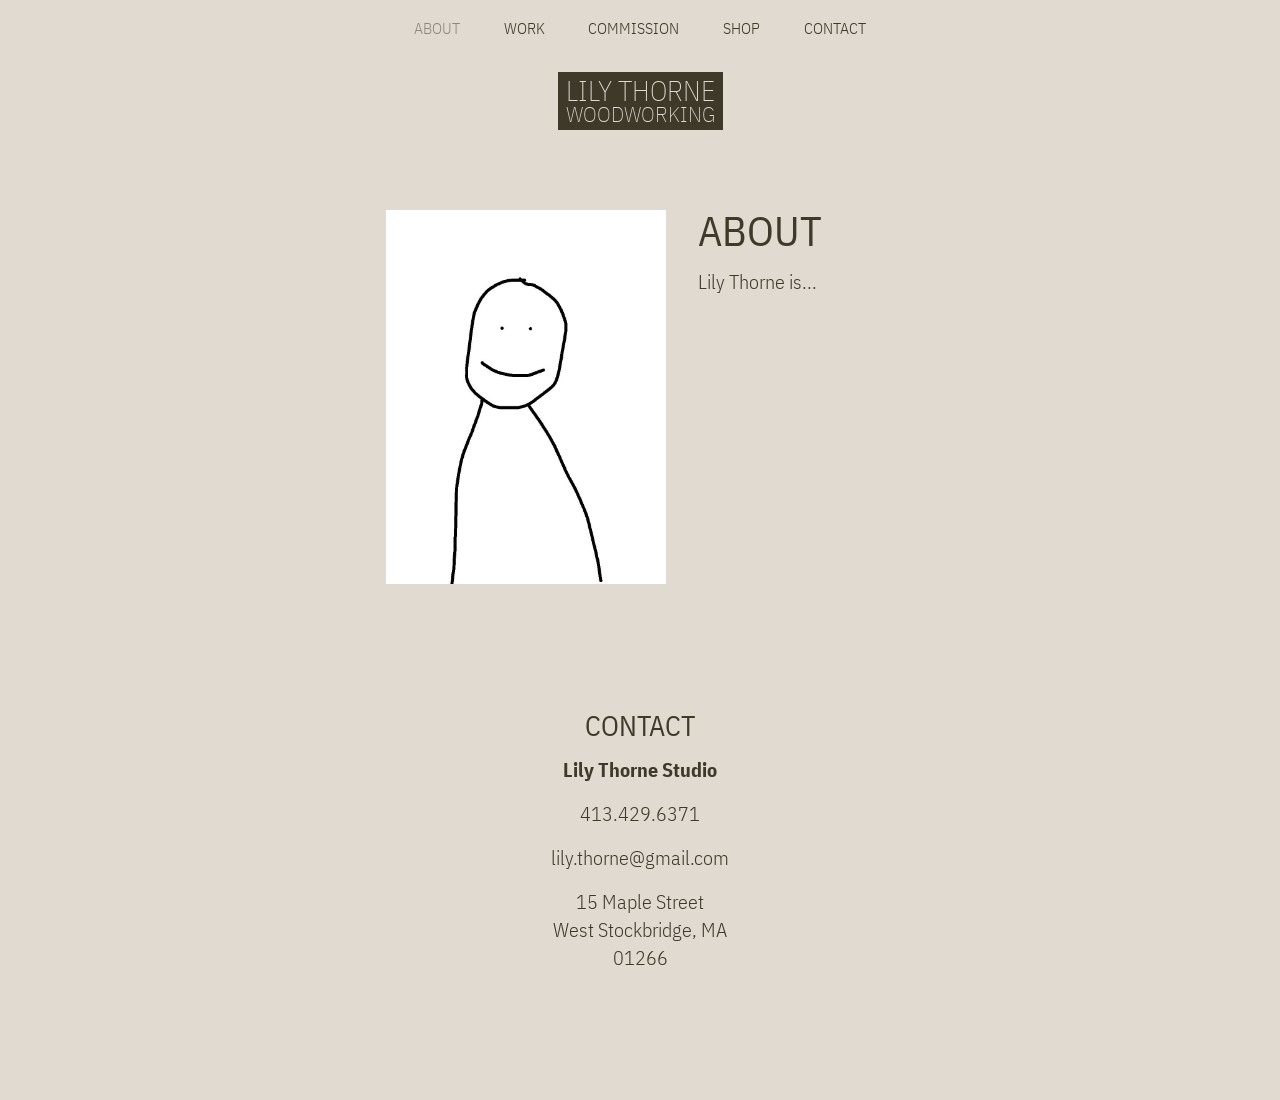
==== about/index.html @ 2c7deffc "about" ====
<!doctype html>
<html lang="en" class="subpage about">

<head>
	<title>Lily Thorne Studio - About</title>
	<meta name="description" content="Fine woodworking and handmade objects from the Berkshires.">
	<meta name="keywords" content="woodworking, design, furniture, custom, handmade, West Stockbridge, Massachusetts, Berkshire">
	<meta name="author" content="Lily Thorne">
	<meta charset="utf-8" />
	<meta name="viewport" content="width=device-width, initial-scale=1.0" />
	<meta http-equiv="Content-Type" content="text/html; charset=utf-8" />
	<link rel="stylesheet" href="../font.css" />
	<link rel="stylesheet" href="../style.css" />
	<link rel="stylesheet" href="../glightbox.min.css" />
	<link rel="icon" href="/assets/favicon/favicon.ico" type="image/x-icon">

</head>

<body>
	<a href="#content" class="skip-to-main">Skip to main content</a>

	<header>
		<nav>
			<ul>
				<li><a class="disabled" href="/about">About</a></li>
				<li><a href="/work">Work</a></li>
				<li><a href="/commission">Commission</a></li>
				<li><a href="/shop">Shop</a></li>
				<li><a href="#contact">Contact</a></li>
			</ul>
		</nav>
	
		<h1>
			<a href="/"><span>Lily Thorne</span> <br><span>Woodworking</span></a>
		</h1>
	</header>


<section id="info">
	<img src="../assets/bio.jpg" alt="portrait photo of Lily Thorne" />	
	<div>
		<h2>About</h3>
		<p>Lily Thorne is...</p>
	</div>
</section>


	<section id="contact">
		<h3>Contact</h3>
		<p><strong>Lily Thorne Studio</strong></p>
		<p>413.429.6371</p>
		<p>lily.thorne@gmail.com</p>
		<p>
		15 Maple Street<br>
		West Stockbridge, MA<br>
		01266
		</p>
	</section>
	<script src="../glightbox.min.js"></script>
	<script>
		(() => {
			const lightbox = GLightbox({
				touchNavigation: true,
				loop: true
			});
		})();
	</script>
</body>

</html>
---- font.css ----
/* ibm-plex-sans-condensed-200 - latin */
@font-face {
  font-display: swap; /* Check https://developer.mozilla.org/en-US/docs/Web/CSS/@font-face/font-display for other options. */
  font-family: 'IBM Plex Sans Condensed';
  font-style: normal;
  font-weight: 200;
  src: url('assets/fonts/ibm-plex-sans-condensed-v14-latin-200.woff2') format('woff2'); /* Chrome 36+, Opera 23+, Firefox 39+, Safari 12+, iOS 10+ */
}
/* ibm-plex-sans-condensed-300 - latin */
@font-face {
  font-display: swap; /* Check https://developer.mozilla.org/en-US/docs/Web/CSS/@font-face/font-display for other options. */
  font-family: 'IBM Plex Sans Condensed';
  font-style: normal;
  font-weight: 300;
  src: url('assets/fonts/ibm-plex-sans-condensed-v14-latin-300.woff2') format('woff2'); /* Chrome 36+, Opera 23+, Firefox 39+, Safari 12+, iOS 10+ */
}
/* ibm-plex-sans-condensed-regular - latin */
@font-face {
  font-display: swap; /* Check https://developer.mozilla.org/en-US/docs/Web/CSS/@font-face/font-display for other options. */
  font-family: 'IBM Plex Sans Condensed';
  font-style: normal;
  font-weight: 400;
  src: url('assets/fonts/ibm-plex-sans-condensed-v14-latin-regular.woff2') format('woff2'); /* Chrome 36+, Opera 23+, Firefox 39+, Safari 12+, iOS 10+ */
}
/* ibm-plex-sans-condensed-500 - latin */
@font-face {
  font-display: swap; /* Check https://developer.mozilla.org/en-US/docs/Web/CSS/@font-face/font-display for other options. */
  font-family: 'IBM Plex Sans Condensed';
  font-style: normal;
  font-weight: 500;
  src: url('assets/fonts/ibm-plex-sans-condensed-v14-latin-500.woff2') format('woff2'); /* Chrome 36+, Opera 23+, Firefox 39+, Safari 12+, iOS 10+ */
}
/* ibm-plex-sans-condensed-600 - latin */
@font-face {
  font-display: swap; /* Check https://developer.mozilla.org/en-US/docs/Web/CSS/@font-face/font-display for other options. */
  font-family: 'IBM Plex Sans Condensed';
  font-style: normal;
  font-weight: 600;
  src: url('assets/fonts/ibm-plex-sans-condensed-v14-latin-600.woff2') format('woff2'); /* Chrome 36+, Opera 23+, Firefox 39+, Safari 12+, iOS 10+ */
}
/* ibm-plex-sans-condensed-700 - latin */
@font-face {
  font-display: swap; /* Check https://developer.mozilla.org/en-US/docs/Web/CSS/@font-face/font-display for other options. */
  font-family: 'IBM Plex Sans Condensed';
  font-style: normal;
  font-weight: 700;
  src: url('assets/fonts/ibm-plex-sans-condensed-v14-latin-700.woff2') format('woff2'); /* Chrome 36+, Opera 23+, Firefox 39+, Safari 12+, iOS 10+ */
}
---- style.css ----
:root {
	/* font */
	--sans: "IBM Plex Sans Condensed", Iowan Old Style, Times New Roman, Times, serif;
	
	/* --serif: "Crimson Pro", Iowan Old Style, Times New Roman, Times, serif; */
	--serif: "IBM Plex Serif", Iowan Old Style, Times New Roman, Times, serif;

	/* --mono: "Courier Prime", Menlo, Consolas, Monaco, monospace; */
	--mono: "IBM Plex Mono", Menlo, Consolas, Monaco, monospace;

	/* z-index */
	--z-bottom: -100;
	--z-middle: 0;
	--z-top: 100;
	--z-overlay: 1000;

	--border-radius: 2px;
	--color-bg: #e0dad1;
	--color-primary: #464139;
	--color-secondary: #2d6987;
	--color-tertiary: #deae1f	;
	--color-fg: #3e3929;
	--col-width: 540px;
	
	/* "1" second duration */
	--1s: 1ms;
}

/* 1. Use a more-intuitive box-sizing model */
*, *::before, *::after {
  box-sizing: border-box;
}

/* 2. Remove default margin */
* {
  margin: 0;
}

/* 3. Enable keyword animations */
@media (prefers-reduced-motion: no-preference) {
  html {
    interpolate-size: allow-keywords;
  }
}

body {
  /* 4. Add accessible line-height */
  line-height: 1.5;
  /* 5. Improve text rendering */
  -webkit-font-smoothing: antialiased;
}

/* 6. Improve media defaults */
img, picture, video, canvas, svg {
  display: block;
	width: 100%;
  max-width: 100%;
}

/* 7. Inherit fonts for form controls */
input, button, textarea, select {
  font: inherit;
}

/* 8. Avoid text overflows */
p, h1, h2, h3, h4, h5, h6 {
  overflow-wrap: break-word;
}

/* 9. Improve line wrapping */
p {
  text-wrap: pretty;
}
h1, h2, h3, h4, h5, h6 {
  text-wrap: balance;
}

/*
  10. Create a root stacking context
*/
#root, #__next {
  isolation: isolate;
}


/* 11. Russell */

.skip-to-main {
	border: none;
	width: 1px;
	height: 1px;
	overflow: hidden;
	position: absolute;
}

.skip-to-main:focus {
	background-color: black;
	color: white;
	width: auto;
	height: auto;
	padding: 8px;
	z-index: 1000;
}

.sr-only {
	clip: rect(0 0 0 0);
	clip-path: inset(100%);
	height: 1px;
	overflow: hidden;
	position: absolute;
	white-space: nowrap; 
	width: 1px;
}

body {
	font-family: var(--sans);
	font-weight: 300;
	background: var(--color-bg);
	color: var(--color-fg);
}

p {
	font-size: 20px;
	line-height: 1.4;
	margin: 1rem auto;
}

h1, h2, h3, h4, h5, h6 {
	font-family: var(--sans);
	text-transform: uppercase;
	font-weight: 200;
}

h1 {
	line-height: 0.75;
	font-weight: 200;
	margin: 1rem auto;
	font-size: 28px;
	background: var(--color-fg);
	display: inline-block;
	padding: 8px;
}

h1 span:nth-of-type(2) {
	font-size: 0.78em;
}

h1 a {
	color: var(--color-bg);
}

h2 {
	font-size: 42px;
	text-align: center;
	font-weight: 400;
	line-height: 1;
}

h3 {
	font-size: 28px;
	text-align: center;
	font-weight: 400;
	line-height: 1;
}

h4 {
	font-size: 24px;
}

h5 {
	font-size: 22px;
}

h6 {
	font-size: 20px;
}

a {
	color: var(--color-primary);
}

section {
	max-width: var(--col-width);
	margin: 0 auto;
	padding: 0 1rem;
}

section > p, section > h2, section > blockquote {
	margin: 1rem auto;
}

header {
	max-width: var(--col-width);
	margin: 0 auto;
	text-align: center;
}

nav ul {
	list-style-type: none;
	padding: 0;
	margin: 1rem auto;
	display: flex;
	justify-content: space-evenly;
	max-width: var(--col-width);
}

nav li {
	text-transform: uppercase;
}

li .disabled {
	pointer-events: none;
	opacity: 0.5;
}

a {
	text-decoration: none;
	color: var(--color-fg);
}


/* HOME */
.home h1 {
	font-size: clamp(24px, 10vw, 64px);
	font-weight: 200;
	padding: 1rem 0;
	background: none;
	display: block;
}
.home h1 a {
	color: var(--color-fg);
}


.home #hero img {
	margin: 2rem auto;
}


.home #hero p {
	text-align: center;
	margin: 4rem auto;
	font-size: 32px;
	line-height: 1;
}

.home #hero img {
	/* border-radius: 16px; */
}


.home #feature {
	display: flex;
	justify-content: center;
	width: 100%;
	max-width: 1024px;
	gap: 1rem;
	margin: 4rem auto;
}

.home #feature div {
	padding: 0;
	display: flex;
	justify-content: center;
	align-items: center;
	border-radius: 16px;
}

/* contact */
#contact {
	margin: 8rem auto;
}

#contact h2 {
	text-align: center;
}

#contact p {
	text-align: center;
}

/* sub page */
.subpage #feature {
	display: flex;
	flex-wrap: wrap;
	justify-content: flex-start;
	width: 100%;
	max-width: 1024px;
	margin: 4rem auto;
}

/* sub page */

.subpage header {
	margin-bottom: 1rem;
}

.subpage #feature div {
	width: 25%;
	padding: 8px;
}

@media (max-width: 1080px) {
	.subpage #feature div {
		width: 33.33%;
	}
}

@media (max-width: 640px) {
	.subpage #feature div {
		width: 50%;
	}
}

/* about */
.about #info {
	display: flex;
	margin-top: 4rem;
	gap: 2rem;
}

.about #info img {
	max-width: 280px;
}

.about #info div {
}

@media (max-width: 640px) {
	.about #info {
		flex-direction: column;
		align-items: center;
		text-align: center;
	}

	
}
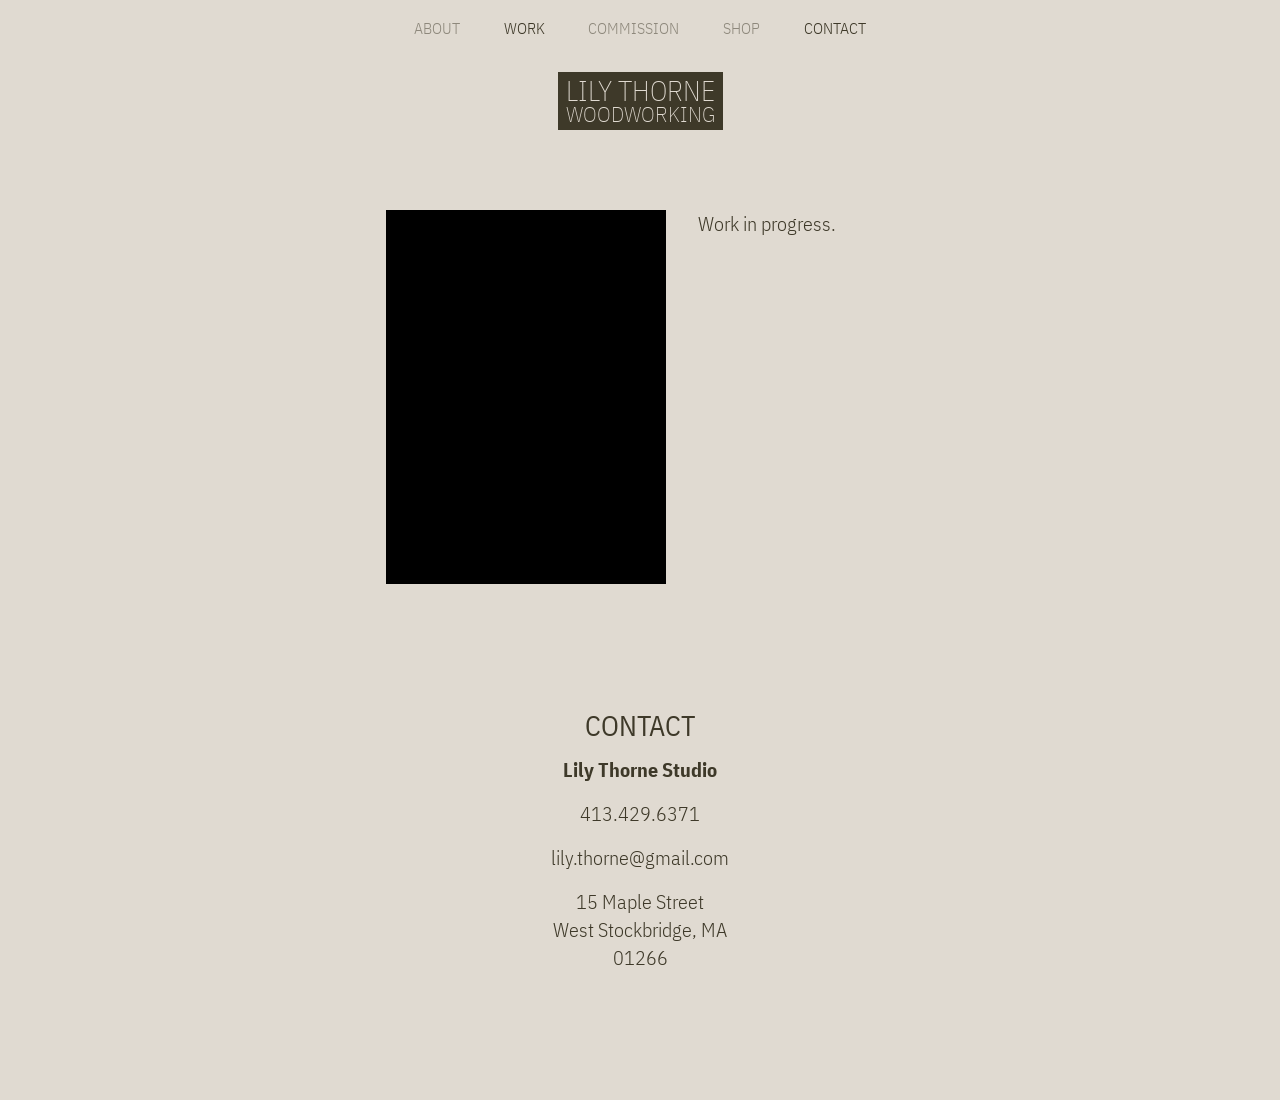
==== commit 44aaa7f3: "pub" ====
--- a/about/index.html
+++ b/about/index.html
@@ -24,8 +24,8 @@
 			<ul>
 				<li><a class="disabled" href="/about">About</a></li>
 				<li><a href="/work">Work</a></li>
-				<li><a href="/commission">Commission</a></li>
-				<li><a href="/shop">Shop</a></li>
+				<li><a class="disabled"  href="/commission">Commission</a></li>
+				<li><a class="disabled"  href="/shop">Shop</a></li>
 				<li><a href="#contact">Contact</a></li>
 			</ul>
 		</nav>
@@ -39,8 +39,8 @@
 <section id="info">
 	<img src="../assets/bio.jpg" alt="portrait photo of Lily Thorne" />	
 	<div>
-		<h2>About</h3>
-		<p>Lily Thorne is...</p>
+		<!-- <h2>About</h2> -->
+		<p class="no-margin-top">Work in progress.</p>
 	</div>
 </section>
 
--- a/style.css
+++ b/style.css
@@ -190,6 +190,10 @@
 	margin: 1rem auto;
 }
 
+p.no-margin-top {
+	margin-top: 0;
+}	
+
 header {
 	max-width: var(--col-width);
 	margin: 0 auto;
@@ -322,6 +326,7 @@
 
 .about #info img {
 	max-width: 280px;
+	filter: brightness(0);
 }
 
 .about #info div {
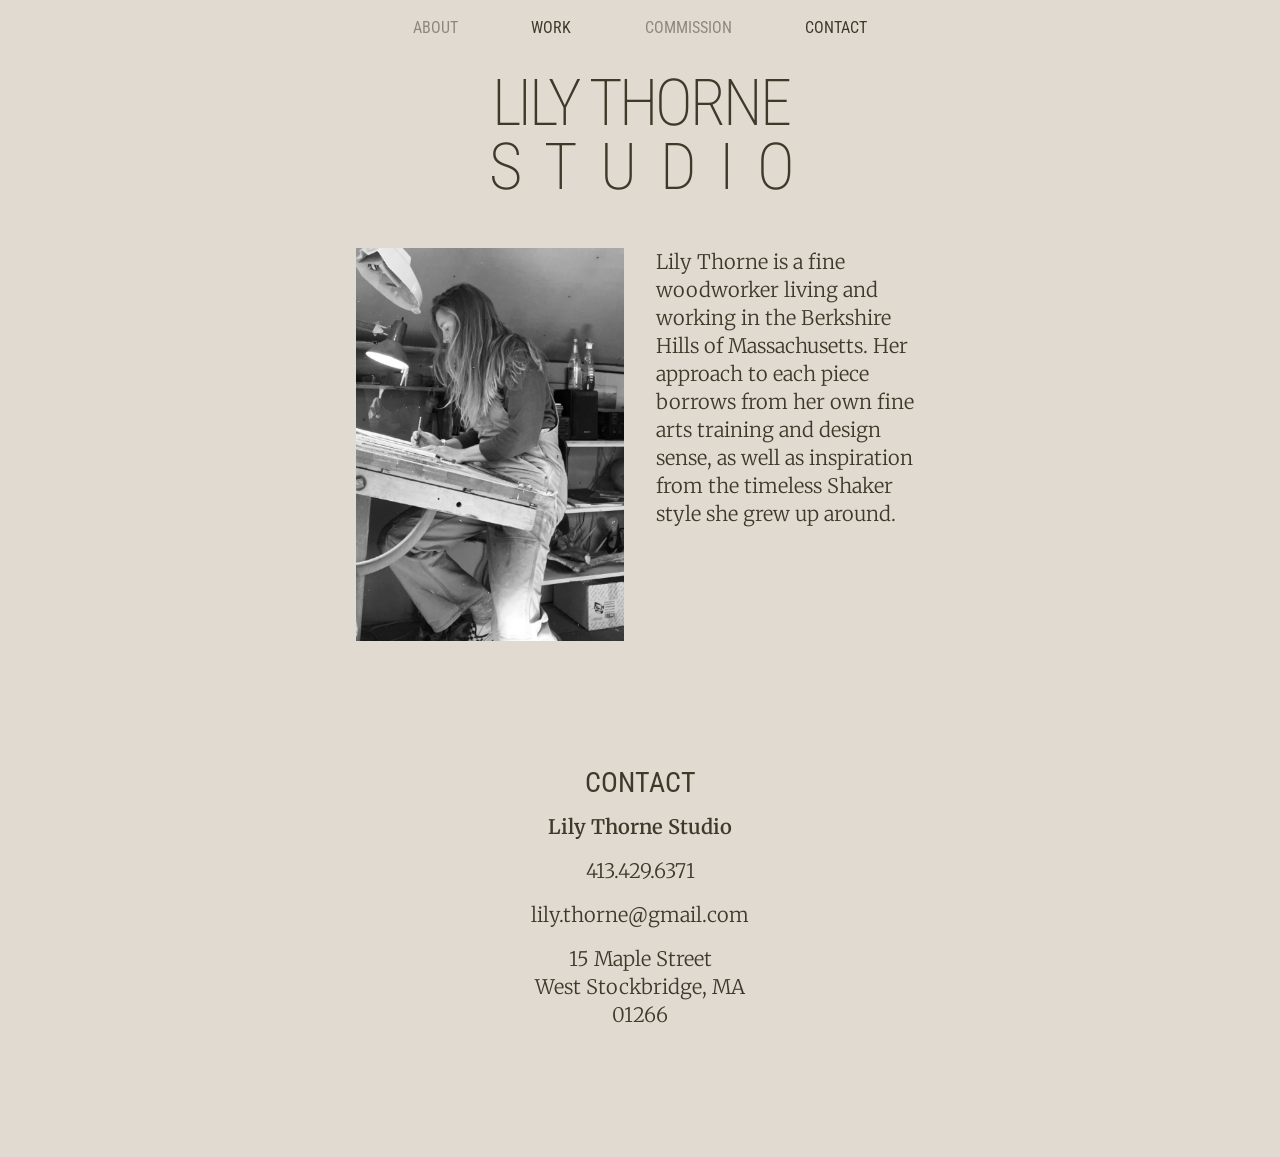
==== commit ef5f0233: "some updates" ====
--- a/about/index.html
+++ b/about/index.html
@@ -25,13 +25,12 @@
 				<li><a class="disabled" href="/about">About</a></li>
 				<li><a href="/work">Work</a></li>
 				<li><a class="disabled"  href="/commission">Commission</a></li>
-				<li><a class="disabled"  href="/shop">Shop</a></li>
 				<li><a href="#contact">Contact</a></li>
 			</ul>
 		</nav>
 	
 		<h1>
-			<a href="/"><span>Lily Thorne</span> <br><span>Woodworking</span></a>
+			<a href="/"><span>Lily Thorne</span> <br><span>Studio</span></a>
 		</h1>
 	</header>
 
@@ -40,7 +39,7 @@
 	<img src="../assets/bio.jpg" alt="portrait photo of Lily Thorne" />	
 	<div>
 		<!-- <h2>About</h2> -->
-		<p class="no-margin-top">Work in progress.</p>
+		<p class="no-margin-top">Lily Thorne is a fine woodworker living and working in the Berkshire Hills of Massachusetts. Her approach to each piece borrows from her own fine arts training and design sense, as well as inspiration from the timeless Shaker style she grew up around.</p>
 	</div>
 </section>
 
--- a/font.css
+++ b/font.css
@@ -1,48 +1,46 @@
-/* ibm-plex-sans-condensed-200 - latin */
+/* roboto-condensed-200 - latin */
 @font-face {
   font-display: swap; /* Check https://developer.mozilla.org/en-US/docs/Web/CSS/@font-face/font-display for other options. */
-  font-family: 'IBM Plex Sans Condensed';
+  font-family: 'Roboto Condensed';
   font-style: normal;
   font-weight: 200;
-  src: url('assets/fonts/ibm-plex-sans-condensed-v14-latin-200.woff2') format('woff2'); /* Chrome 36+, Opera 23+, Firefox 39+, Safari 12+, iOS 10+ */
+  src: url('assets/fonts/roboto-condensed-v31-latin-200.woff2') format('woff2'); /* Chrome 36+, Opera 23+, Firefox 39+, Safari 12+, iOS 10+ */
 }
-/* ibm-plex-sans-condensed-300 - latin */
+
+/* roboto-condensed-regular - latin */
 @font-face {
   font-display: swap; /* Check https://developer.mozilla.org/en-US/docs/Web/CSS/@font-face/font-display for other options. */
-  font-family: 'IBM Plex Sans Condensed';
+  font-family: 'Roboto Condensed';
+  font-style: normal;
+  font-weight: 400;
+  src: url('assets/fonts/roboto-condensed-v31-latin-regular.woff2') format('woff2'); /* Chrome 36+, Opera 23+, Firefox 39+, Safari 12+, iOS 10+ */
+}
+
+
+
+/* merriweather-300 - latin */
+@font-face {
+  font-display: swap; /* Check https://developer.mozilla.org/en-US/docs/Web/CSS/@font-face/font-display for other options. */
+  font-family: 'Merriweather';
   font-style: normal;
   font-weight: 300;
-  src: url('assets/fonts/ibm-plex-sans-condensed-v14-latin-300.woff2') format('woff2'); /* Chrome 36+, Opera 23+, Firefox 39+, Safari 12+, iOS 10+ */
+  src: url('assets/fonts/merriweather-v33-latin-300.woff2') format('woff2'); /* Chrome 36+, Opera 23+, Firefox 39+, Safari 12+, iOS 10+ */
 }
-/* ibm-plex-sans-condensed-regular - latin */
+
+/* merriweather-regular - latin */
 @font-face {
   font-display: swap; /* Check https://developer.mozilla.org/en-US/docs/Web/CSS/@font-face/font-display for other options. */
-  font-family: 'IBM Plex Sans Condensed';
+  font-family: 'Merriweather';
   font-style: normal;
   font-weight: 400;
-  src: url('assets/fonts/ibm-plex-sans-condensed-v14-latin-regular.woff2') format('woff2'); /* Chrome 36+, Opera 23+, Firefox 39+, Safari 12+, iOS 10+ */
+  src: url('assets/fonts/merriweather-v33-latin-regular.woff2') format('woff2'); /* Chrome 36+, Opera 23+, Firefox 39+, Safari 12+, iOS 10+ */
 }
-/* ibm-plex-sans-condensed-500 - latin */
+
+/* merriweather-600 - latin */
 @font-face {
   font-display: swap; /* Check https://developer.mozilla.org/en-US/docs/Web/CSS/@font-face/font-display for other options. */
-  font-family: 'IBM Plex Sans Condensed';
-  font-style: normal;
-  font-weight: 500;
-  src: url('assets/fonts/ibm-plex-sans-condensed-v14-latin-500.woff2') format('woff2'); /* Chrome 36+, Opera 23+, Firefox 39+, Safari 12+, iOS 10+ */
-}
-/* ibm-plex-sans-condensed-600 - latin */
-@font-face {
-  font-display: swap; /* Check https://developer.mozilla.org/en-US/docs/Web/CSS/@font-face/font-display for other options. */
-  font-family: 'IBM Plex Sans Condensed';
+  font-family: 'Merriweather';
   font-style: normal;
   font-weight: 600;
-  src: url('assets/fonts/ibm-plex-sans-condensed-v14-latin-600.woff2') format('woff2'); /* Chrome 36+, Opera 23+, Firefox 39+, Safari 12+, iOS 10+ */
-}
-/* ibm-plex-sans-condensed-700 - latin */
-@font-face {
-  font-display: swap; /* Check https://developer.mozilla.org/en-US/docs/Web/CSS/@font-face/font-display for other options. */
-  font-family: 'IBM Plex Sans Condensed';
-  font-style: normal;
-  font-weight: 700;
-  src: url('assets/fonts/ibm-plex-sans-condensed-v14-latin-700.woff2') format('woff2'); /* Chrome 36+, Opera 23+, Firefox 39+, Safari 12+, iOS 10+ */
-}
+  src: url('assets/fonts/merriweather-v33-latin-600.woff2') format('woff2'); /* Chrome 36+, Opera 23+, Firefox 39+, Safari 12+, iOS 10+ */
+}
--- a/style.css
+++ b/style.css
@@ -1,13 +1,13 @@
 
 :root {
 	/* font */
-	--sans: "IBM Plex Sans Condensed", Iowan Old Style, Times New Roman, Times, serif;
+	--sans: "Roboto Condensed",  -apple-system, BlinkMacSystemFont, "Segoe UI", Roboto, Oxygen, Ubuntu, Cantarell, "Helvetica Neue", sans-serif;
 	
 	/* --serif: "Crimson Pro", Iowan Old Style, Times New Roman, Times, serif; */
-	--serif: "IBM Plex Serif", Iowan Old Style, Times New Roman, Times, serif;
+	--serif: "Merriweather",Iowan Old Style, Times New Roman, Times, serif;
 
 	/* --mono: "Courier Prime", Menlo, Consolas, Monaco, monospace; */
-	--mono: "IBM Plex Mono", Menlo, Consolas, Monaco, monospace;
+	--mono: Menlo, Consolas, Monaco, monospace;
 
 	/* z-index */
 	--z-bottom: -100;
@@ -21,7 +21,7 @@
 	--color-secondary: #2d6987;
 	--color-tertiary: #deae1f	;
 	--color-fg: #3e3929;
-	--col-width: 540px;
+	--col-width: 600px;
 	
 	/* "1" second duration */
 	--1s: 1ms;
@@ -114,7 +114,7 @@
 }
 
 body {
-	font-family: var(--sans);
+	font-family: var(--serif);
 	font-weight: 300;
 	background: var(--color-bg);
 	color: var(--color-fg);
@@ -133,21 +133,31 @@
 }
 
 h1 {
-	line-height: 0.75;
+	line-height: 1;
 	font-weight: 200;
 	margin: 1rem auto;
-	font-size: 28px;
-	background: var(--color-fg);
+	display: block;
+	padding: 1rem 0;
+	font-size: clamp(24px, 10vw, 64px);
+}
+
+h1 a {
+	color: var(--color-fg);
+}
+
+h1 span {
 	display: inline-block;
-	padding: 8px;
-}
+}
+
+h1 span:nth-of-type(1) {
+	letter-spacing: -0.05em;
+}
+
 
 h1 span:nth-of-type(2) {
-	font-size: 0.78em;
-}
-
-h1 a {
-	color: var(--color-bg);
+	letter-spacing: 0.35em;
+	text-indent: 0.4em;
+
 }
 
 h2 {
@@ -211,6 +221,12 @@
 
 nav li {
 	text-transform: uppercase;
+	font-family: var(--sans);
+	font-weight: 400;
+}
+
+nav li a {
+	text-decoration: none;
 }
 
 li .disabled {
@@ -219,23 +235,11 @@
 }
 
 a {
-	text-decoration: none;
 	color: var(--color-fg);
 }
 
 
 /* HOME */
-.home h1 {
-	font-size: clamp(24px, 10vw, 64px);
-	font-weight: 200;
-	padding: 1rem 0;
-	background: none;
-	display: block;
-}
-.home h1 a {
-	color: var(--color-fg);
-}
-
 
 .home #hero img {
 	margin: 2rem auto;
@@ -320,16 +324,12 @@
 /* about */
 .about #info {
 	display: flex;
-	margin-top: 4rem;
+	margin-top: 2rem;
 	gap: 2rem;
 }
 
 .about #info img {
-	max-width: 280px;
-	filter: brightness(0);
-}
-
-.about #info div {
+	width: calc(var(--col-width) / 2 - 2rem);
 }
 
 @media (max-width: 640px) {
